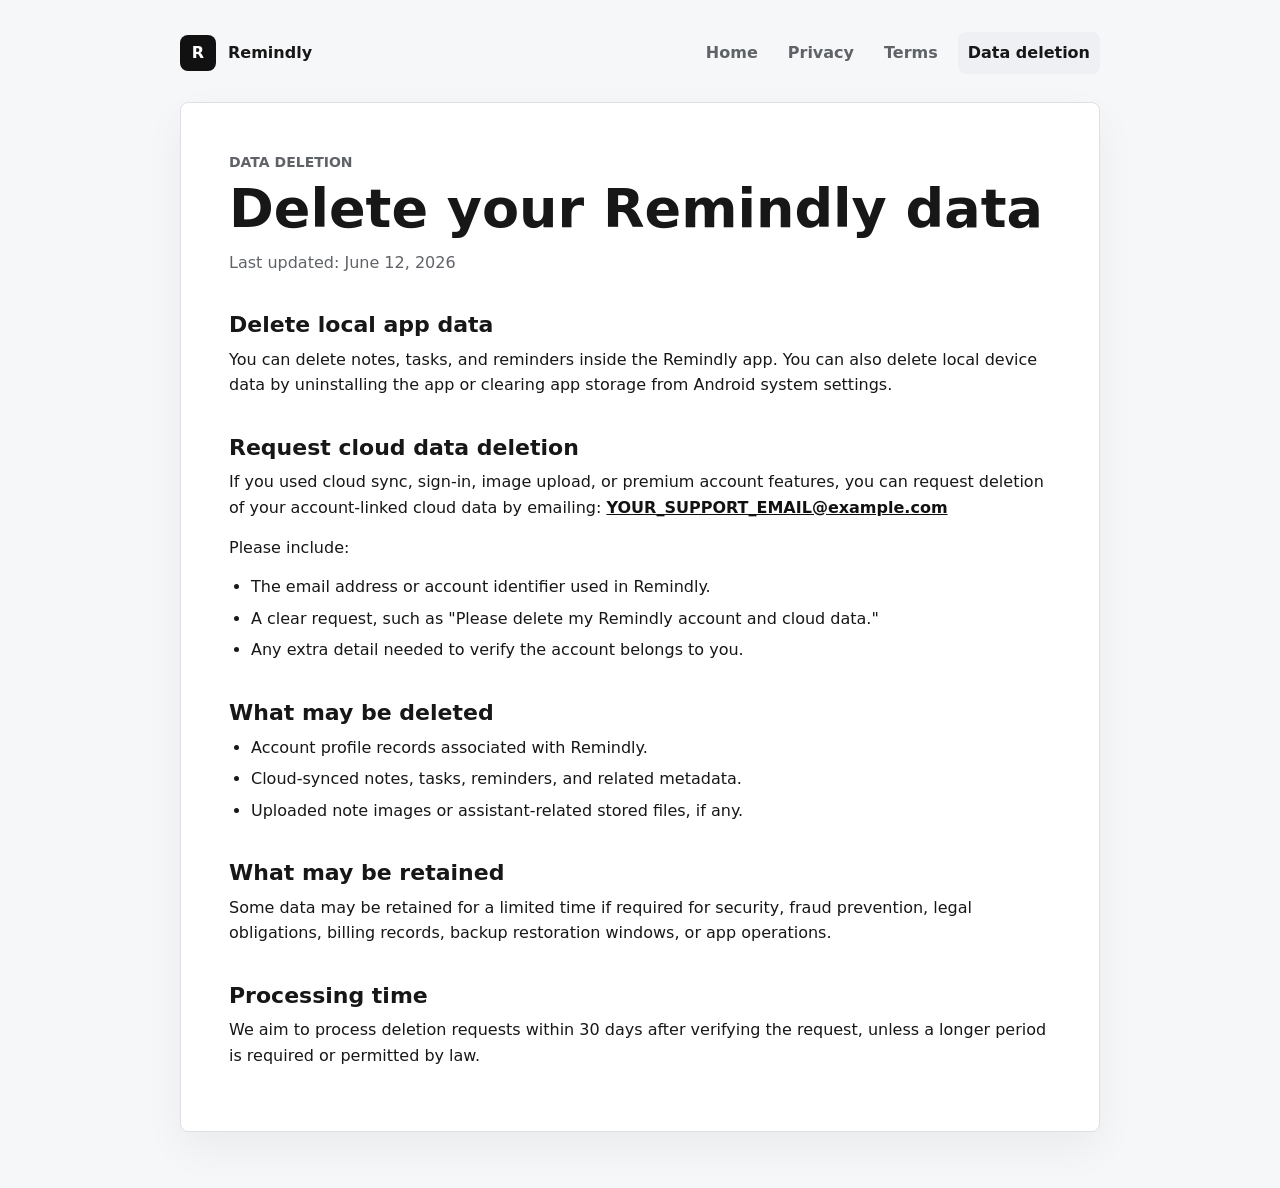
==== data-deletion.html @ e2f848e0 "Upload policies pages" ====
<!doctype html>
<html lang="en">
  <head>
    <meta charset="utf-8" />
    <meta name="viewport" content="width=device-width, initial-scale=1" />
    <title>Data Deletion - Remindly</title>
    <meta name="description" content="Data deletion instructions for Remindly users." />
    <link rel="stylesheet" href="./styles.css" />
  </head>
  <body>
    <main class="shell">
      <header class="topbar">
        <div class="brand"><span class="mark">R</span><span>Remindly</span></div>
        <nav class="nav" aria-label="Legal pages">
          <a href="./index.html">Home</a>
          <a href="./privacy.html">Privacy</a>
          <a href="./terms.html">Terms</a>
          <a href="./data-deletion.html" aria-current="page">Data deletion</a>
        </nav>
      </header>

      <article class="document">
        <p class="eyebrow">Data Deletion</p>
        <h1>Delete your Remindly data</h1>
        <p class="meta">Last updated: June 12, 2026</p>

        <h2>Delete local app data</h2>
        <p>
          You can delete notes, tasks, and reminders inside the Remindly app. You can also delete local
          device data by uninstalling the app or clearing app storage from Android system settings.
        </p>

        <h2>Request cloud data deletion</h2>
        <p>
          If you used cloud sync, sign-in, image upload, or premium account features, you can request
          deletion of your account-linked cloud data by emailing:
          <a href="mailto:YOUR_SUPPORT_EMAIL@example.com">YOUR_SUPPORT_EMAIL@example.com</a>
        </p>

        <p>Please include:</p>
        <ul>
          <li>The email address or account identifier used in Remindly.</li>
          <li>A clear request, such as "Please delete my Remindly account and cloud data."</li>
          <li>Any extra detail needed to verify the account belongs to you.</li>
        </ul>

        <h2>What may be deleted</h2>
        <ul>
          <li>Account profile records associated with Remindly.</li>
          <li>Cloud-synced notes, tasks, reminders, and related metadata.</li>
          <li>Uploaded note images or assistant-related stored files, if any.</li>
        </ul>

        <h2>What may be retained</h2>
        <p>
          Some data may be retained for a limited time if required for security, fraud prevention,
          legal obligations, billing records, backup restoration windows, or app operations.
        </p>

        <h2>Processing time</h2>
        <p>
          We aim to process deletion requests within 30 days after verifying the request, unless a
          longer period is required or permitted by law.
        </p>
      </article>
    </main>
  </body>
</html>
---- styles.css ----
:root {
  color-scheme: light;
  --bg: #f6f7f9;
  --surface: #ffffff;
  --ink: #171717;
  --muted: #5f6368;
  --line: #dedfe3;
  --accent: #111111;
  --accent-soft: #eef0f3;
}

* {
  box-sizing: border-box;
}

body {
  margin: 0;
  background: var(--bg);
  color: var(--ink);
  font-family: Inter, ui-sans-serif, system-ui, -apple-system, BlinkMacSystemFont, "Segoe UI", sans-serif;
  line-height: 1.6;
}

a {
  color: var(--accent);
  font-weight: 650;
}

.shell {
  width: min(920px, calc(100% - 32px));
  margin: 0 auto;
  padding: 32px 0 56px;
}

.topbar {
  display: flex;
  align-items: center;
  justify-content: space-between;
  gap: 16px;
  margin-bottom: 28px;
}

.brand {
  display: flex;
  align-items: center;
  gap: 12px;
  font-weight: 800;
  letter-spacing: 0;
}

.mark {
  width: 36px;
  height: 36px;
  border-radius: 8px;
  background: var(--accent);
  color: #fff;
  display: grid;
  place-items: center;
  font-weight: 900;
}

.nav {
  display: flex;
  flex-wrap: wrap;
  gap: 10px;
}

.nav a {
  text-decoration: none;
  color: var(--muted);
  padding: 8px 10px;
  border-radius: 8px;
}

.nav a:hover,
.nav a[aria-current="page"] {
  background: var(--accent-soft);
  color: var(--ink);
}

.document {
  background: var(--surface);
  border: 1px solid var(--line);
  border-radius: 8px;
  padding: clamp(24px, 5vw, 48px);
  box-shadow: 0 16px 40px rgba(0, 0, 0, 0.05);
}

.eyebrow {
  margin: 0 0 8px;
  color: var(--muted);
  font-size: 14px;
  font-weight: 700;
  text-transform: uppercase;
}

h1 {
  margin: 0 0 12px;
  font-size: clamp(32px, 6vw, 54px);
  line-height: 1.05;
  letter-spacing: 0;
}

h2 {
  margin: 36px 0 8px;
  font-size: 22px;
  line-height: 1.25;
  letter-spacing: 0;
}

h3 {
  margin: 24px 0 6px;
  font-size: 17px;
  letter-spacing: 0;
}

p {
  margin: 0 0 14px;
}

ul {
  margin: 0 0 16px;
  padding-left: 22px;
}

li {
  margin: 6px 0;
}

.meta {
  color: var(--muted);
}

.notice {
  margin: 22px 0;
  padding: 16px;
  background: var(--accent-soft);
  border: 1px solid var(--line);
  border-radius: 8px;
}

.grid {
  display: grid;
  grid-template-columns: repeat(auto-fit, minmax(220px, 1fr));
  gap: 14px;
  margin-top: 20px;
}

.card {
  display: block;
  min-height: 144px;
  padding: 18px;
  border: 1px solid var(--line);
  border-radius: 8px;
  background: var(--surface);
  text-decoration: none;
}

.card h2 {
  margin: 0 0 8px;
  color: var(--ink);
}

.card p {
  color: var(--muted);
}

.footer {
  margin-top: 18px;
  color: var(--muted);
  font-size: 14px;
}

@media (max-width: 640px) {
  .topbar {
    align-items: flex-start;
    flex-direction: column;
  }

  .nav a {
    padding-left: 0;
  }
}
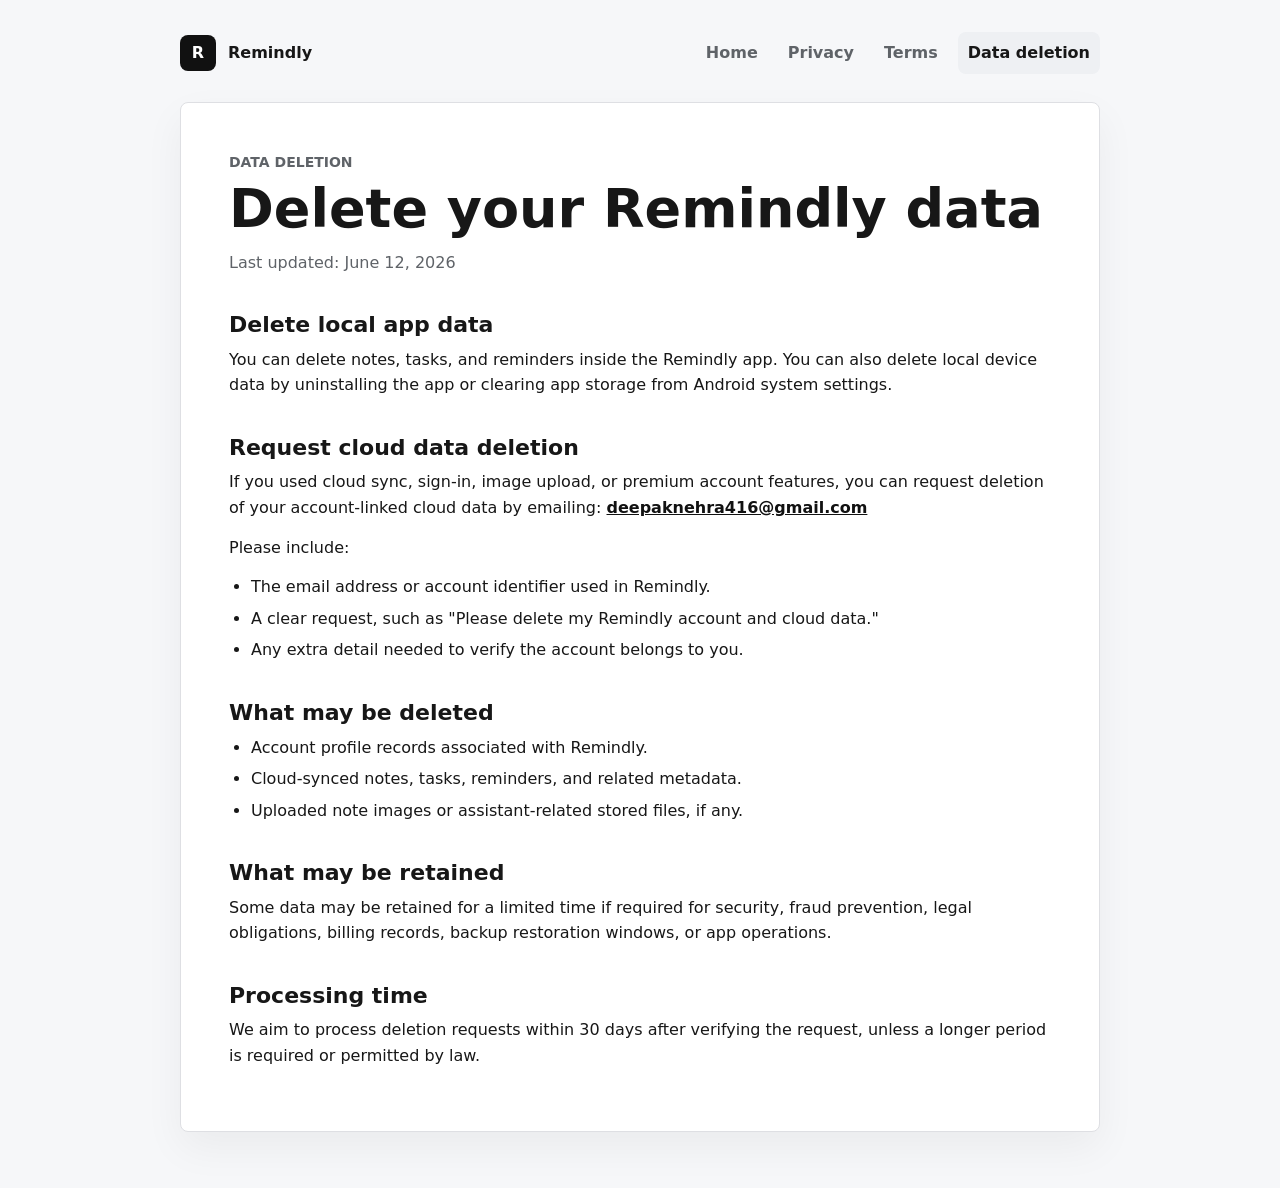
==== commit 8645c01f: "update gmail" ====
--- a/data-deletion.html
+++ b/data-deletion.html
@@ -34,7 +34,7 @@
         <p>
           If you used cloud sync, sign-in, image upload, or premium account features, you can request
           deletion of your account-linked cloud data by emailing:
-          <a href="mailto:YOUR_SUPPORT_EMAIL@example.com">YOUR_SUPPORT_EMAIL@example.com</a>
+          <a href="mailto:deepaknehra416@gmail.com">deepaknehra416@gmail.com</a>
         </p>
 
         <p>Please include:</p>
